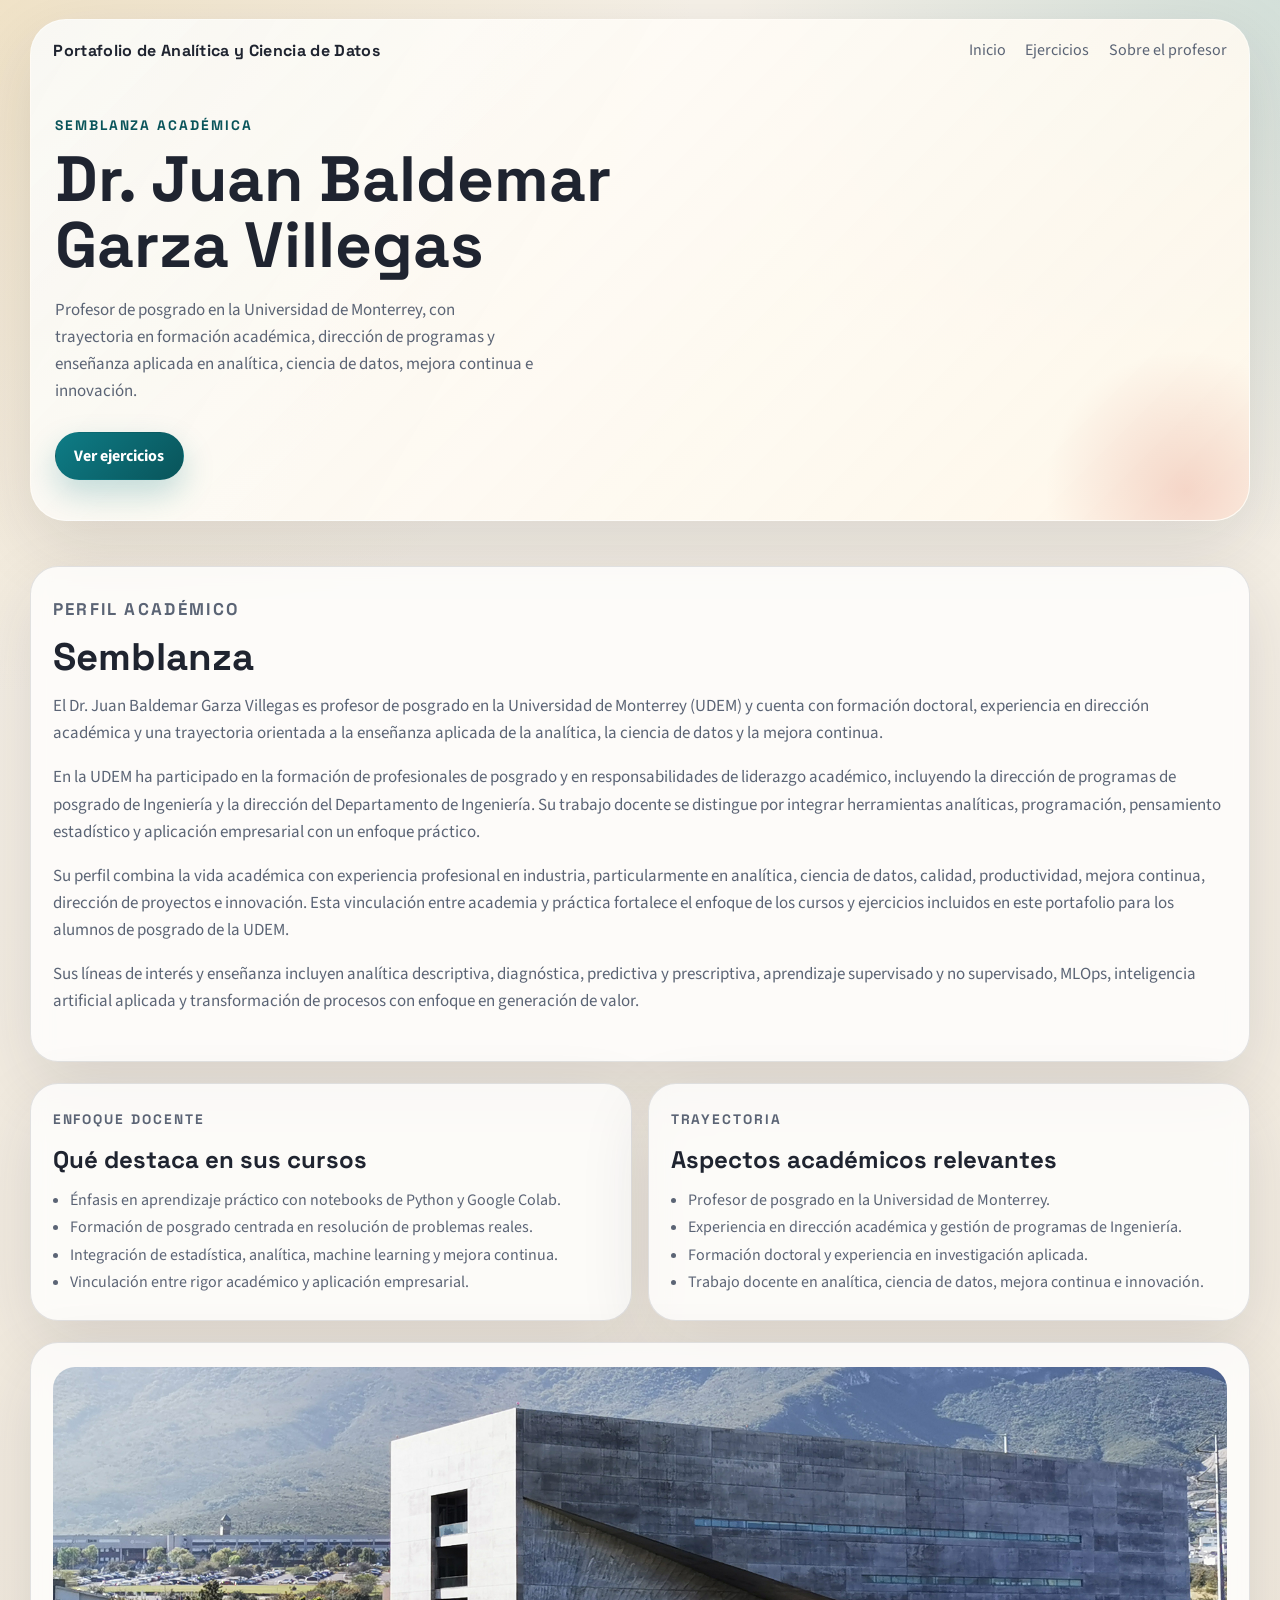
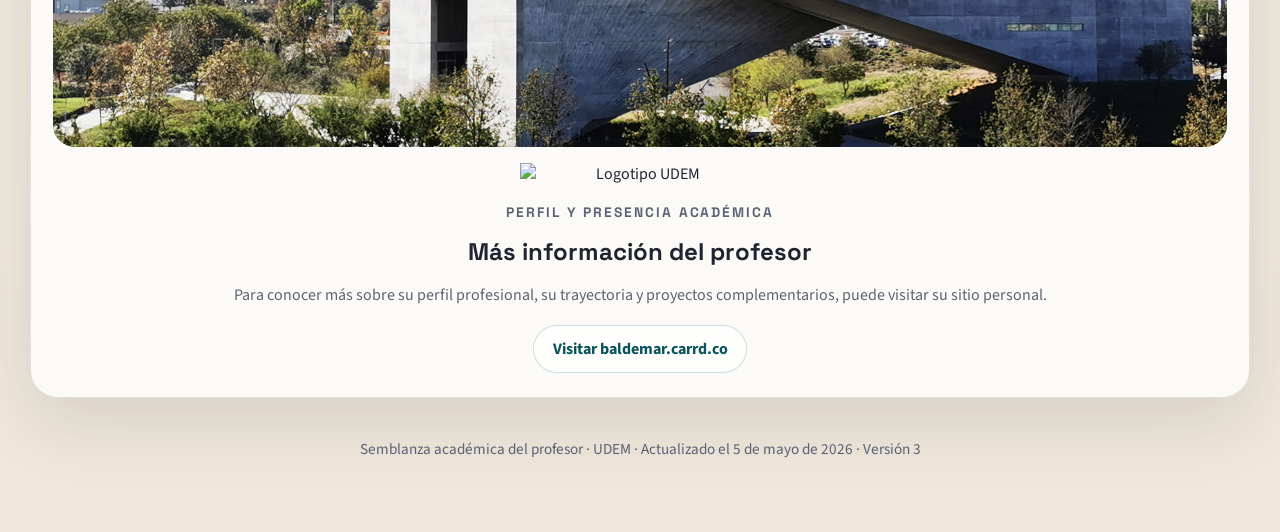
==== sobre-mi.html @ e24e23be "Add Orange Data Mining section" ====
<!DOCTYPE html>
<html lang="es">
<head>
  <meta charset="UTF-8">
  <meta name="viewport" content="width=device-width, initial-scale=1.0">
  <title>Sobre el Profesor | Portafolio de Analítica y Ciencia de Datos</title>
  <meta
    name="description"
    content="Semblanza académica del Dr. Juan Baldemar Garza Villegas, profesor de posgrado en la UDEM y especialista en analítica, ciencia de datos y mejora continua."
  >
  <link rel="preconnect" href="https://fonts.googleapis.com">
  <link rel="preconnect" href="https://fonts.gstatic.com" crossorigin>
  <link
    href="https://fonts.googleapis.com/css2?family=Space+Grotesk:wght@400;500;700&family=Source+Sans+3:wght@400;600;700&display=swap"
    rel="stylesheet"
  >
  <link rel="stylesheet" href="styles.css?v=20260505f">
</head>
<body>
  <div class="page-shell">
    <header class="hero hero-compact" id="inicio">
      <nav class="topbar" aria-label="Navegación principal">
        <a class="brand" href="index.html">Portafolio de Analítica y Ciencia de Datos</a>
        <div class="topbar-links">
          <a href="index.html">Inicio</a>
          <a href="index.html#catalogo">Ejercicios</a>
          <a href="#semblanza">Sobre el profesor</a>
        </div>
      </nav>

      <section class="hero-content">
        <p class="eyebrow">Semblanza académica</p>
        <h1>Dr. Juan Baldemar Garza Villegas</h1>
        <p class="hero-copy">
          Profesor de posgrado en la Universidad de Monterrey, con trayectoria en formación académica,
          dirección de programas y enseñanza aplicada en analítica, ciencia de datos, mejora continua e innovación.
        </p>
        <div class="hero-actions">
          <a class="button button-primary" href="index.html#catalogo">Ver ejercicios</a>
        </div>
      </section>
    </header>

    <main class="about-layout" id="semblanza">
      <section class="section-intro about-section">
        <p class="section-kicker">Perfil académico</p>
        <h2>Semblanza</h2>
        <p>
          El Dr. Juan Baldemar Garza Villegas es profesor de posgrado en la Universidad de Monterrey (UDEM)
          y cuenta con formación doctoral, experiencia en dirección académica y una trayectoria orientada a la
          enseñanza aplicada de la analítica, la ciencia de datos y la mejora continua.
        </p>
        <p>
          En la UDEM ha participado en la formación de profesionales de posgrado y en responsabilidades de
          liderazgo académico, incluyendo la dirección de programas de posgrado de Ingeniería y la dirección
          del Departamento de Ingeniería. Su trabajo docente se distingue por integrar herramientas analíticas,
          programación, pensamiento estadístico y aplicación empresarial con un enfoque práctico.
        </p>
        <p>
          Su perfil combina la vida académica con experiencia profesional en industria, particularmente en
          analítica, ciencia de datos, calidad, productividad, mejora continua, dirección de proyectos e innovación.
          Esta vinculación entre academia y práctica fortalece el enfoque de los cursos y ejercicios incluidos
          en este portafolio para los alumnos de posgrado de la UDEM.
        </p>
        <p>
          Sus líneas de interés y enseñanza incluyen analítica descriptiva, diagnóstica, predictiva y prescriptiva,
          aprendizaje supervisado y no supervisado, MLOps, inteligencia artificial aplicada y transformación
          de procesos con enfoque en generación de valor.
        </p>
      </section>

      <section class="about-grid">
        <article class="about-card">
          <p class="section-kicker">Enfoque docente</p>
          <h2>Qué destaca en sus cursos</h2>
          <ul class="about-list">
            <li>Énfasis en aprendizaje práctico con notebooks de Python y Google Colab.</li>
            <li>Formación de posgrado centrada en resolución de problemas reales.</li>
            <li>Integración de estadística, analítica, machine learning y mejora continua.</li>
            <li>Vinculación entre rigor académico y aplicación empresarial.</li>
          </ul>
        </article>

        <article class="about-card">
          <p class="section-kicker">Trayectoria</p>
          <h2>Aspectos académicos relevantes</h2>
          <ul class="about-list">
            <li>Profesor de posgrado en la Universidad de Monterrey.</li>
            <li>Experiencia en dirección académica y gestión de programas de Ingeniería.</li>
            <li>Formación doctoral y experiencia en investigación aplicada.</li>
            <li>Trabajo docente en analítica, ciencia de datos, mejora continua e innovación.</li>
          </ul>
        </article>
      </section>

      <section class="about-card about-closing">
        <img
          class="about-campus"
          src="assets/udem.jpg"
          alt="Campus UDEM"
        >
        <img
          class="about-logo"
          src="https://www.udem.edu.mx/sites/default/files/udem-logotipo-principal.png"
          alt="Logotipo UDEM"
        >
        <p class="section-kicker">Perfil y presencia académica</p>
        <h2>Más información del profesor</h2>
        <p>
          Para conocer más sobre su perfil profesional, su trayectoria y proyectos complementarios,
          puede visitar su sitio personal.
        </p>
        <a class="button button-secondary" href="https://baldemar.carrd.co/" target="_blank" rel="noreferrer">Visitar baldemar.carrd.co</a>
      </section>
    </main>

    <footer class="site-footer">
      Semblanza académica del profesor · UDEM · Actualizado el 5 de mayo de 2026 · Versión 3
    </footer>
  </div>
</body>
</html>
---- styles.css ----
:root {
  --bg: #f4efe6;
  --bg-soft: #fbf7f0;
  --paper: rgba(255, 255, 255, 0.78);
  --card: rgba(255, 252, 246, 0.96);
  --ink: #1f2430;
  --muted: #5b6475;
  --line: rgba(31, 36, 48, 0.12);
  --accent: #0e7c86;
  --accent-strong: #09545a;
  --warm: #d35d47;
  --gold: #d8a845;
  --shadow: 0 24px 70px rgba(31, 36, 48, 0.12);
  --radius-xl: 28px;
  --radius-lg: 20px;
  --radius-md: 14px;
  --max-width: 1220px;
}

* {
  box-sizing: border-box;
}

html {
  scroll-behavior: smooth;
}

body {
  margin: 0;
  font-family: "Source Sans 3", sans-serif;
  color: var(--ink);
  background:
    radial-gradient(circle at top left, rgba(216, 168, 69, 0.2), transparent 28%),
    radial-gradient(circle at top right, rgba(14, 124, 134, 0.15), transparent 22%),
    linear-gradient(180deg, #f6f1e8 0%, #efe7da 100%);
}

a {
  color: inherit;
}

code {
  font-family: "Space Grotesk", sans-serif;
  font-size: 0.92em;
}

.page-shell {
  width: min(calc(100% - 2rem), var(--max-width));
  margin: 0 auto;
  padding: 1.2rem 0 4rem;
}

.hero {
  position: relative;
  overflow: hidden;
  border: 1px solid rgba(255, 255, 255, 0.45);
  border-radius: 36px;
  background:
    linear-gradient(135deg, rgba(255, 255, 255, 0.8), rgba(255, 248, 235, 0.94)),
    linear-gradient(120deg, rgba(14, 124, 134, 0.08), transparent 50%);
  box-shadow: var(--shadow);
}

.hero::after {
  content: "";
  position: absolute;
  inset: auto -8% -26% auto;
  width: 320px;
  height: 320px;
  border-radius: 50%;
  background: radial-gradient(circle, rgba(211, 93, 71, 0.22), transparent 62%);
  pointer-events: none;
}

.topbar {
  display: flex;
  align-items: center;
  justify-content: space-between;
  gap: 1rem;
  padding: 1.2rem 1.4rem;
}

.brand,
.topbar-links a,
.button,
.tag,
.link-chip {
  text-decoration: none;
}

.brand {
  font-family: "Space Grotesk", sans-serif;
  font-weight: 700;
  letter-spacing: 0.02em;
}

.topbar-links {
  display: flex;
  flex-wrap: wrap;
  justify-content: flex-end;
  gap: 0.9rem 1.2rem;
  color: var(--muted);
}

.topbar-links a {
  transition: color 0.2s ease, transform 0.2s ease;
}

.topbar-links a:hover,
.topbar-links a:focus-visible {
  color: var(--accent-strong);
  transform: translateY(-1px);
}

.hero-content {
  padding: 3rem 1.5rem 2.5rem;
}

.eyebrow,
.section-kicker {
  margin: 0 0 0.85rem;
  font-family: "Space Grotesk", sans-serif;
  font-size: 0.86rem;
  font-weight: 700;
  letter-spacing: 0.14em;
  text-transform: uppercase;
  color: var(--accent-strong);
}

.hero h1,
.section-intro h2,
.section-header h2 {
  font-family: "Space Grotesk", sans-serif;
  line-height: 1.03;
}

.hero h1 {
  max-width: 14ch;
  margin: 0;
  font-size: clamp(2.4rem, 5vw, 5.2rem);
}

.hero-copy,
.section-intro p,
.section-header p,
.resource-list li,
.card-description {
  color: var(--muted);
  font-size: 1.06rem;
  line-height: 1.6;
}

.hero-copy {
  max-width: 60ch;
  margin: 1.1rem 0 0;
}

.hero-actions {
  display: flex;
  flex-wrap: wrap;
  gap: 0.9rem;
  margin-top: 1.7rem;
}

.button {
  display: inline-flex;
  align-items: center;
  justify-content: center;
  min-height: 46px;
  padding: 0.75rem 1.15rem;
  border-radius: 999px;
  border: 1px solid transparent;
  font-weight: 700;
  transition: transform 0.2s ease, box-shadow 0.2s ease, background 0.2s ease;
}

.button:hover,
.button:focus-visible {
  transform: translateY(-2px);
}

.button-small {
  min-height: 38px;
  padding: 0.55rem 0.9rem;
  font-size: 0.95rem;
}

.button-primary {
  color: white;
  background: linear-gradient(135deg, var(--accent), var(--accent-strong));
  box-shadow: 0 14px 32px rgba(14, 124, 134, 0.24);
}

.button-secondary {
  color: var(--accent-strong);
  border-color: rgba(14, 124, 134, 0.22);
  background: rgba(255, 255, 255, 0.72);
}

.button-disabled {
  opacity: 0.55;
  cursor: not-allowed;
  pointer-events: none;
}

.hero-stats {
  display: grid;
  grid-template-columns: repeat(3, minmax(0, 1fr));
  gap: 0.9rem;
  margin: 2rem 0 0;
}

.hero-stats div {
  padding: 1rem 1.15rem;
  border: 1px solid var(--line);
  border-radius: var(--radius-lg);
  background: rgba(255, 255, 255, 0.68);
  backdrop-filter: blur(10px);
}

.hero-stats dt {
  color: var(--muted);
}

.hero-stats dd {
  margin: 0.2rem 0 0;
  font-family: "Space Grotesk", sans-serif;
  font-size: 2rem;
  font-weight: 700;
}

.config-banner,
.section-intro,
.module-card {
  border: 1px solid var(--line);
  border-radius: var(--radius-xl);
  background: var(--paper);
  backdrop-filter: blur(10px);
  box-shadow: var(--shadow);
}

.config-banner {
  display: none;
  align-items: center;
  justify-content: space-between;
  gap: 1rem;
  margin: 1.4rem 0 0;
  padding: 1.2rem 1.3rem;
  border-color: rgba(211, 93, 71, 0.24);
  background:
    linear-gradient(135deg, rgba(255, 249, 245, 0.96), rgba(255, 254, 250, 0.96)),
    linear-gradient(120deg, rgba(211, 93, 71, 0.05), transparent 70%);
}

.config-title {
  margin: 0 0 0.25rem;
  font-family: "Space Grotesk", sans-serif;
  font-weight: 700;
}

.section-intro {
  margin-top: 1.4rem;
  padding: 1.8rem 1.35rem;
}

.section-intro h2 {
  margin: 0;
  font-size: clamp(1.7rem, 3vw, 2.8rem);
}

.sections-root {
  display: grid;
  gap: 1.3rem;
  margin-top: 1.3rem;
}

.about-layout {
  display: grid;
  gap: 1.3rem;
  margin-top: 1.4rem;
}

.about-grid {
  display: grid;
  grid-template-columns: repeat(2, minmax(0, 1fr));
  gap: 1rem;
}

.about-section,
.about-card {
  border: 1px solid var(--line);
  border-radius: var(--radius-xl);
  background: var(--paper);
  backdrop-filter: blur(10px);
  box-shadow: var(--shadow);
}

.about-card {
  padding: 1.5rem 1.35rem;
}

.about-closing {
  text-align: center;
}

.about-campus {
  display: block;
  width: 100%;
  max-height: 380px;
  object-fit: cover;
  border-radius: 22px;
  margin: 0 auto 1rem;
}

.about-logo {
  display: block;
  width: min(240px, 100%);
  margin: 0 auto 1rem;
}

.about-card h2 {
  margin: 0 0 0.8rem;
  font-family: "Space Grotesk", sans-serif;
}

.about-card p {
  color: var(--muted);
  line-height: 1.6;
}

.about-list {
  margin: 0;
  padding-left: 1.1rem;
  color: var(--muted);
  line-height: 1.7;
}

.hero-compact .hero-content {
  padding-top: 2.2rem;
}

.site-footer {
  margin-top: 1.5rem;
  padding: 1rem 0 0.5rem;
  color: var(--muted);
  text-align: center;
  font-size: 0.95rem;
}

.module-section {
  border: 1px solid var(--line);
  border-radius: 30px;
  padding: 1.35rem;
  background: rgba(255, 250, 244, 0.74);
}

.section-header {
  display: flex;
  flex-wrap: wrap;
  align-items: end;
  justify-content: space-between;
  gap: 1rem;
  margin-bottom: 1rem;
}

.section-header h2 {
  margin: 0;
  font-size: clamp(1.55rem, 2.5vw, 2.2rem);
}

.section-count {
  display: inline-flex;
  align-items: center;
  gap: 0.5rem;
  padding: 0.55rem 0.85rem;
  border-radius: 999px;
  background: rgba(14, 124, 134, 0.08);
  color: var(--accent-strong);
  font-family: "Space Grotesk", sans-serif;
  font-weight: 700;
}

.card-grid {
  display: grid;
  grid-template-columns: repeat(auto-fit, minmax(270px, 1fr));
  gap: 1rem;
}

.module-card {
  display: flex;
  flex-direction: column;
  gap: 1rem;
  padding: 1.2rem;
  transform: translateY(16px);
  opacity: 0;
  animation: rise 0.6s ease forwards;
}

.card-head {
  display: flex;
  justify-content: space-between;
  gap: 0.8rem;
  align-items: start;
}

.card-title {
  margin: 0;
  font-family: "Space Grotesk", sans-serif;
  font-size: 1.2rem;
}

.tag {
  display: inline-flex;
  align-items: center;
  padding: 0.42rem 0.75rem;
  border-radius: 999px;
  background: rgba(216, 168, 69, 0.15);
  color: #7b5a17;
  font-size: 0.85rem;
  font-weight: 700;
}

.card-description {
  margin: 0;
}

.resource-group {
  display: grid;
  gap: 0.6rem;
}

.notebook-list {
  display: grid;
  gap: 0.8rem;
}

.notebook-row {
  display: grid;
  gap: 0.8rem;
  padding: 0.9rem;
  border: 1px solid var(--line);
  border-radius: 16px;
  background: rgba(255, 255, 255, 0.66);
}

.notebook-label {
  margin: 0;
  font-weight: 700;
}

.notebook-actions {
  display: flex;
  flex-wrap: wrap;
  gap: 0.6rem;
}

.resource-group h4 {
  margin: 0;
  font-family: "Space Grotesk", sans-serif;
  font-size: 0.94rem;
}

.resource-list {
  display: flex;
  flex-wrap: wrap;
  gap: 0.55rem;
  margin: 0;
  padding: 0;
  list-style: none;
}

.link-chip {
  display: inline-flex;
  align-items: center;
  min-height: 40px;
  padding: 0.65rem 0.85rem;
  border: 1px solid var(--line);
  border-radius: 12px;
  background: var(--card);
  transition: transform 0.2s ease, border-color 0.2s ease;
}

.link-chip:hover,
.link-chip:focus-visible {
  transform: translateY(-2px);
  border-color: rgba(14, 124, 134, 0.35);
}

.is-visible .module-card {
  animation-play-state: running;
}

@keyframes rise {
  from {
    transform: translateY(18px);
    opacity: 0;
  }
  to {
    transform: translateY(0);
    opacity: 1;
  }
}

@media (max-width: 900px) {
  .topbar {
    flex-direction: column;
    align-items: start;
  }

  .topbar-links {
    justify-content: start;
  }

  .about-grid {
    grid-template-columns: 1fr;
  }
}

@media (max-width: 720px) {
  .page-shell {
    width: min(calc(100% - 1rem), var(--max-width));
    padding-top: 0.55rem;
  }

  .hero {
    border-radius: 28px;
  }

  .hero-content,
  .section-intro,
  .module-section,
  .config-banner {
    padding-left: 1rem;
    padding-right: 1rem;
  }

  .hero-stats {
    grid-template-columns: 1fr;
  }

  .config-banner {
    flex-direction: column;
    align-items: start;
  }
}
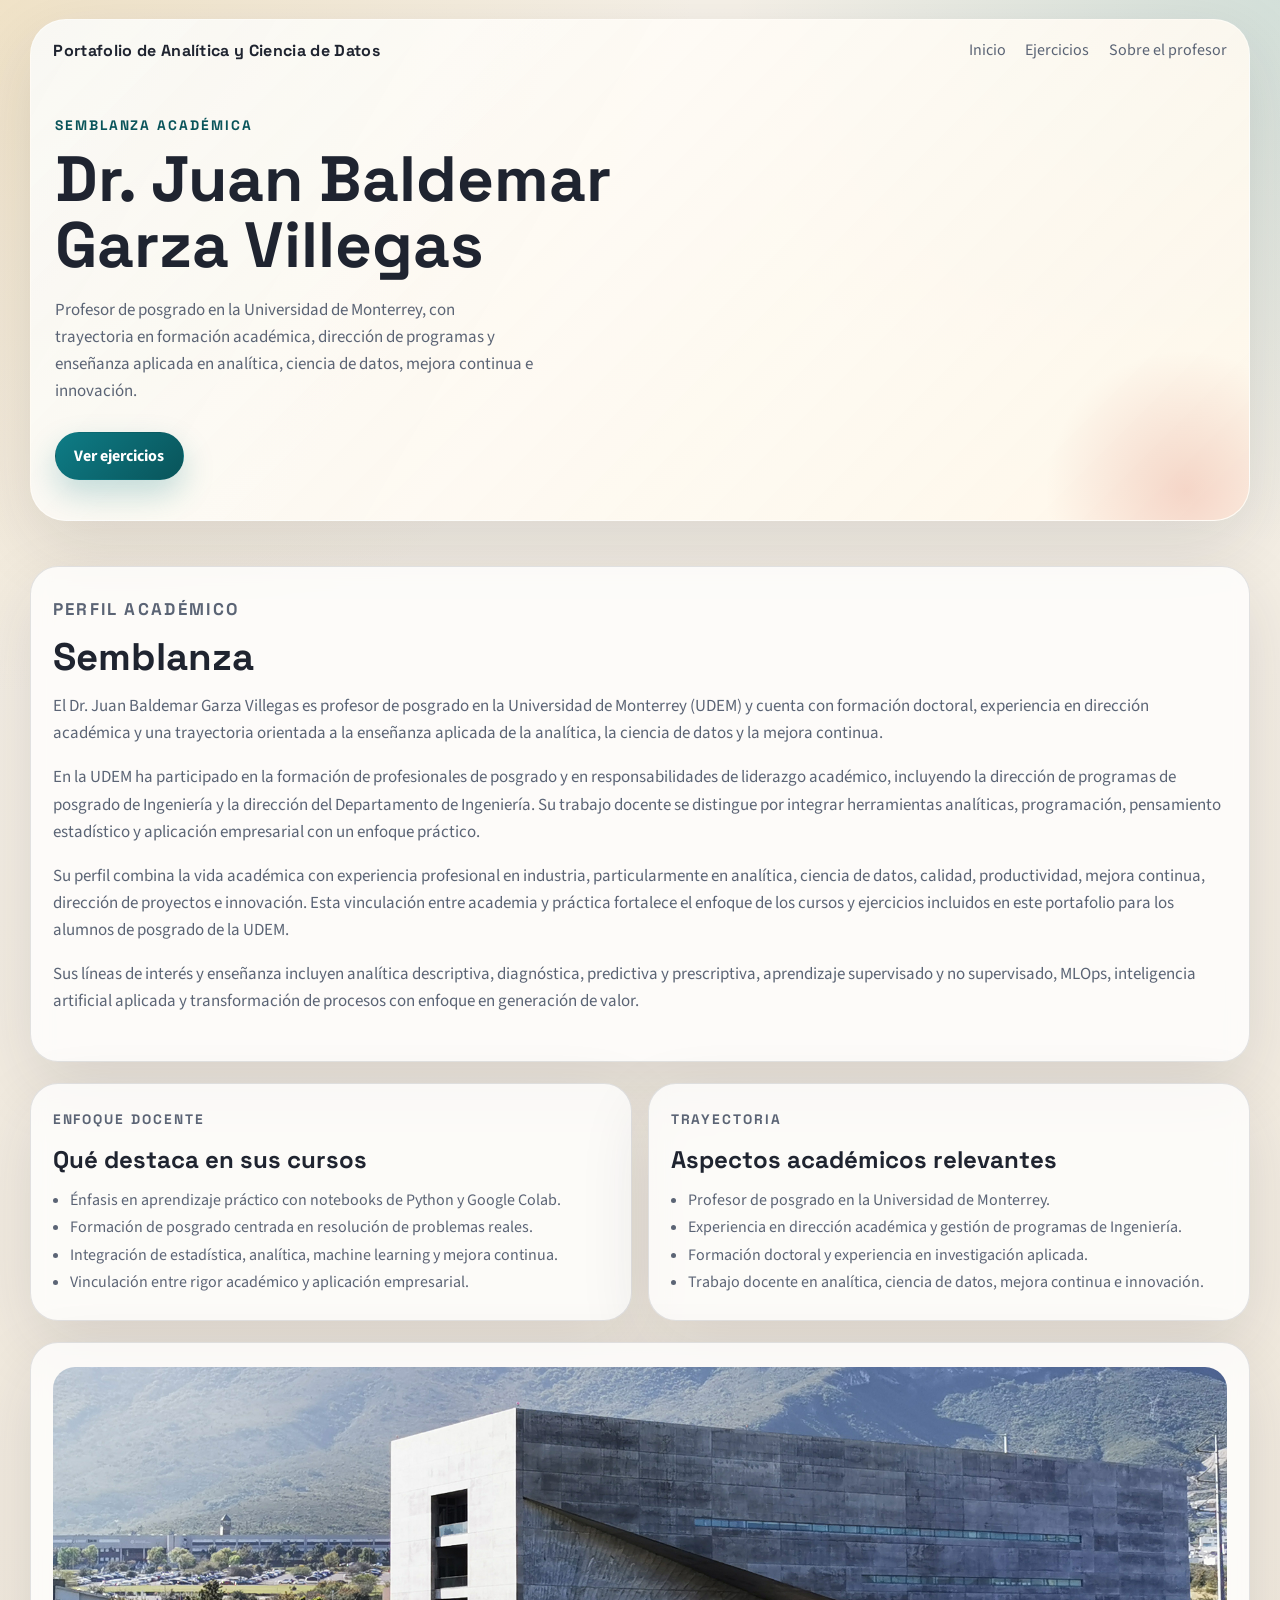
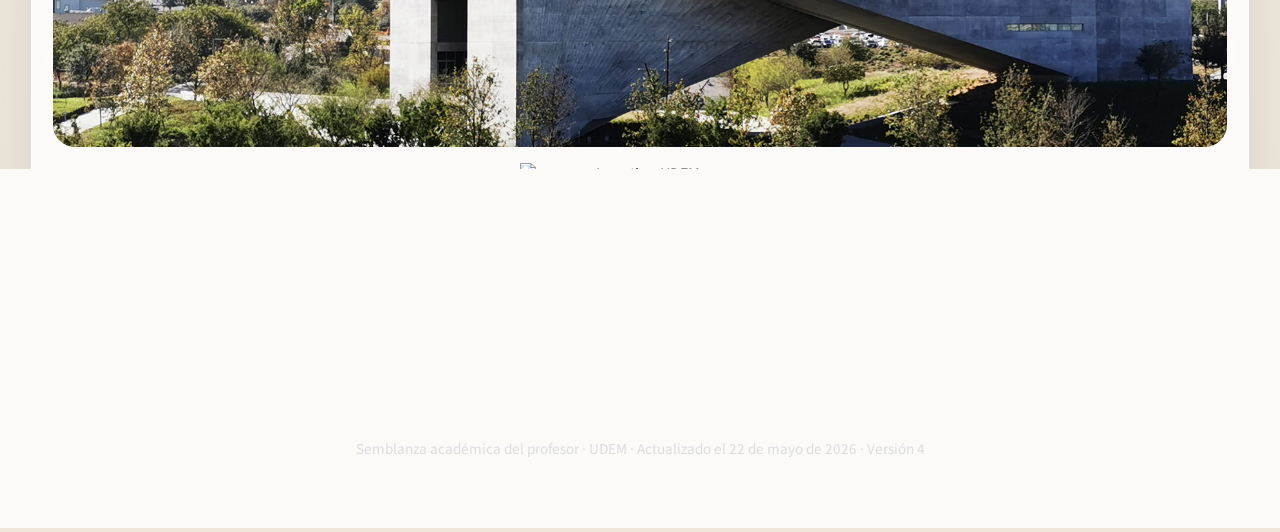
==== commit ca6e61ad: "Fix spelling and accents across site" ====
--- a/sobre-mi.html
+++ b/sobre-mi.html
@@ -14,7 +14,7 @@
     href="https://fonts.googleapis.com/css2?family=Space+Grotesk:wght@400;500;700&family=Source+Sans+3:wght@400;600;700&display=swap"
     rel="stylesheet"
   >
-  <link rel="stylesheet" href="styles.css?v=20260505f">
+  <link rel="stylesheet" href="styles.css?v=20260522a">
 </head>
 <body>
   <div class="page-shell">
@@ -115,7 +115,7 @@
     </main>
 
     <footer class="site-footer">
-      Semblanza académica del profesor · UDEM · Actualizado el 5 de mayo de 2026 · Versión 3
+      Semblanza académica del profesor · UDEM · Actualizado el 22 de mayo de 2026 · Versión 4
     </footer>
   </div>
 </body>
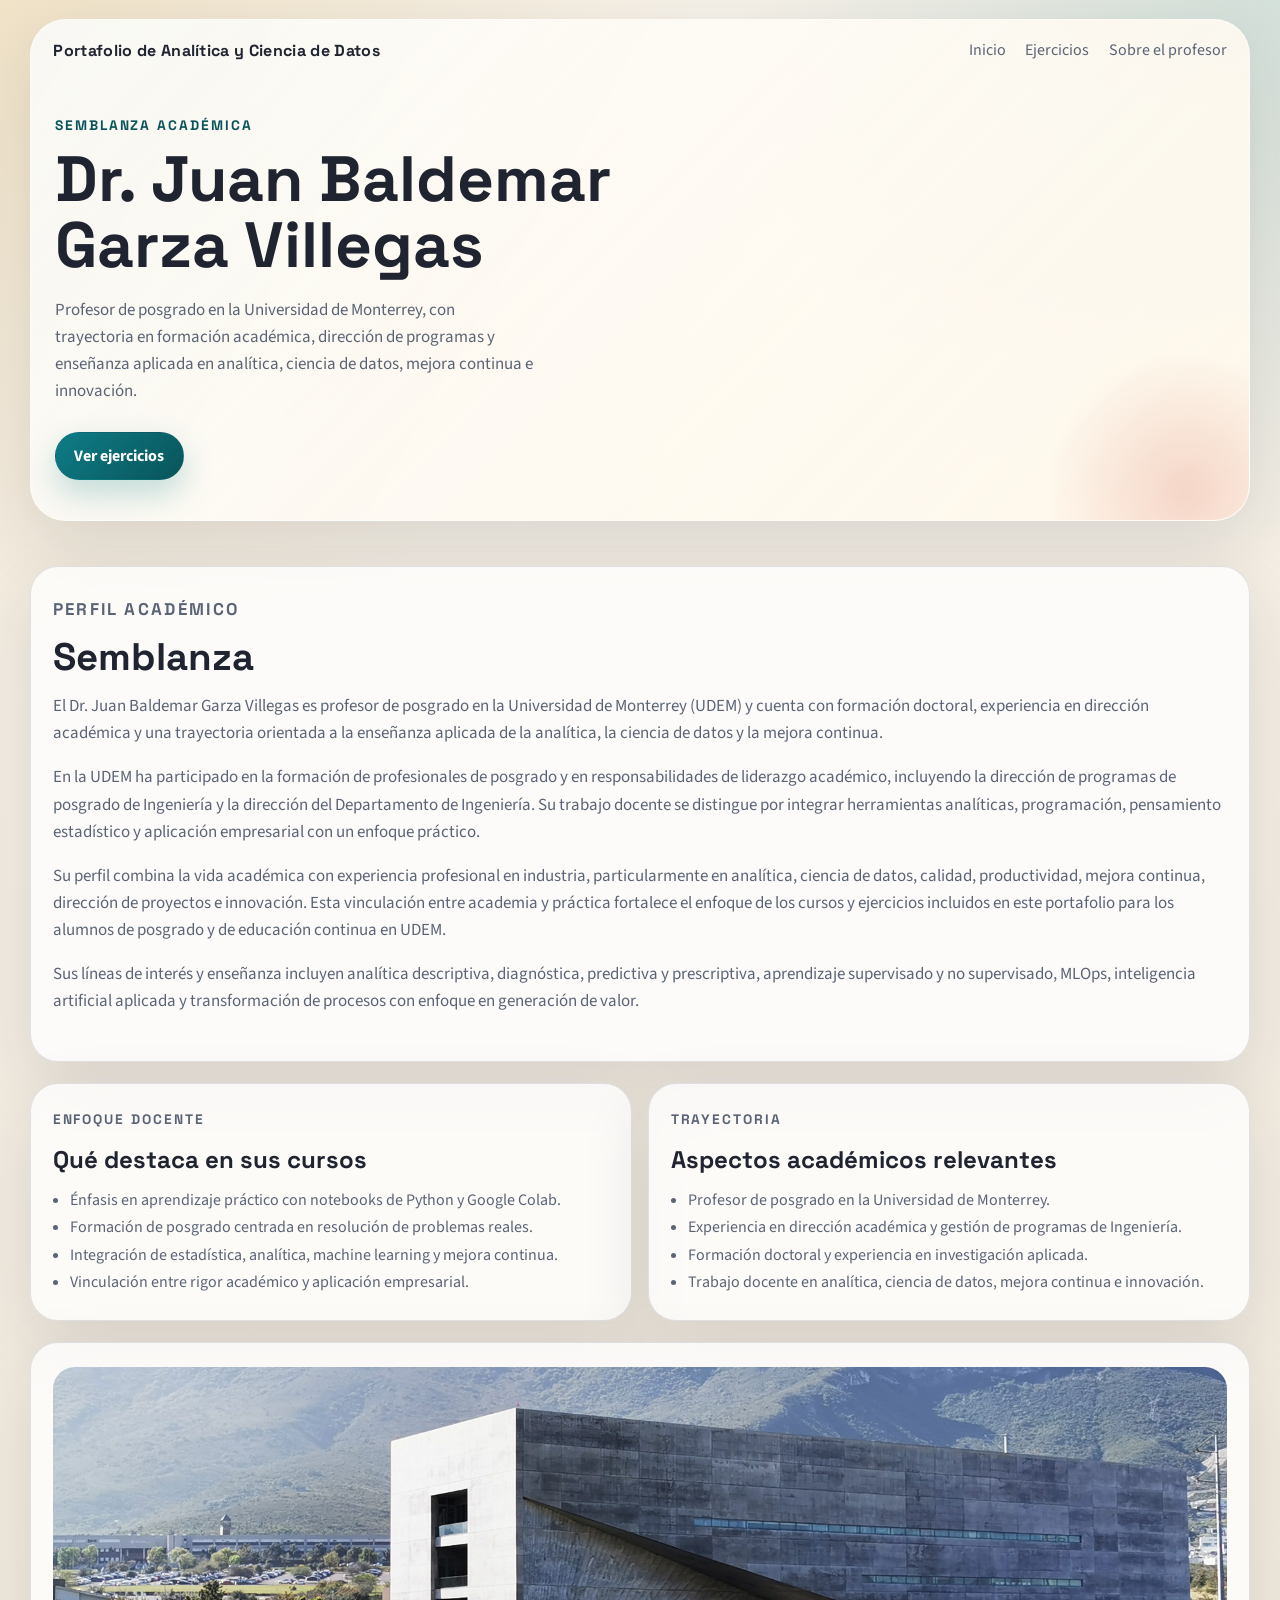
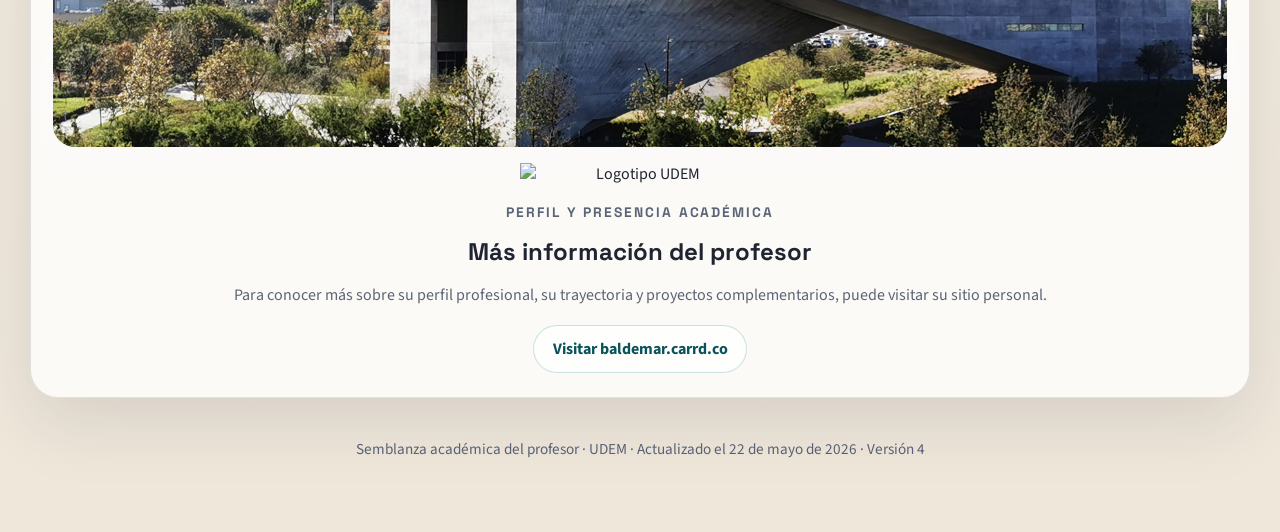
==== commit 96f19616: "Update audience wording for UDEM programs" ====
--- a/sobre-mi.html
+++ b/sobre-mi.html
@@ -60,7 +60,7 @@
           Su perfil combina la vida académica con experiencia profesional en industria, particularmente en
           analítica, ciencia de datos, calidad, productividad, mejora continua, dirección de proyectos e innovación.
           Esta vinculación entre academia y práctica fortalece el enfoque de los cursos y ejercicios incluidos
-          en este portafolio para los alumnos de posgrado de la UDEM.
+          en este portafolio para los alumnos de posgrado y de educación continua en UDEM.
         </p>
         <p>
           Sus líneas de interés y enseñanza incluyen analítica descriptiva, diagnóstica, predictiva y prescriptiva,
--- a/styles.css
+++ b/styles.css
@@ -274,6 +274,42 @@
   margin-top: 1.3rem;
 }
 
+.learning-block {
+  display: grid;
+  gap: 1.2rem;
+  padding: 1.35rem;
+  border: 1px solid rgba(14, 124, 134, 0.16);
+  border-radius: 34px;
+  background:
+    linear-gradient(135deg, rgba(255, 255, 255, 0.78), rgba(255, 248, 235, 0.9)),
+    linear-gradient(120deg, rgba(14, 124, 134, 0.06), transparent 70%);
+  box-shadow: var(--shadow);
+}
+
+.block-header {
+  padding: 0.4rem 0.15rem 0;
+}
+
+.block-title {
+  margin: 0;
+  font-family: "Space Grotesk", sans-serif;
+  font-size: clamp(2rem, 4vw, 3.4rem);
+  line-height: 1.02;
+}
+
+.block-description {
+  max-width: 64ch;
+  margin: 0.8rem 0 0;
+  color: var(--muted);
+  font-size: 1.05rem;
+  line-height: 1.6;
+}
+
+.block-sections {
+  display: grid;
+  gap: 1.1rem;
+}
+
 .about-layout {
   display: grid;
   gap: 1.3rem;
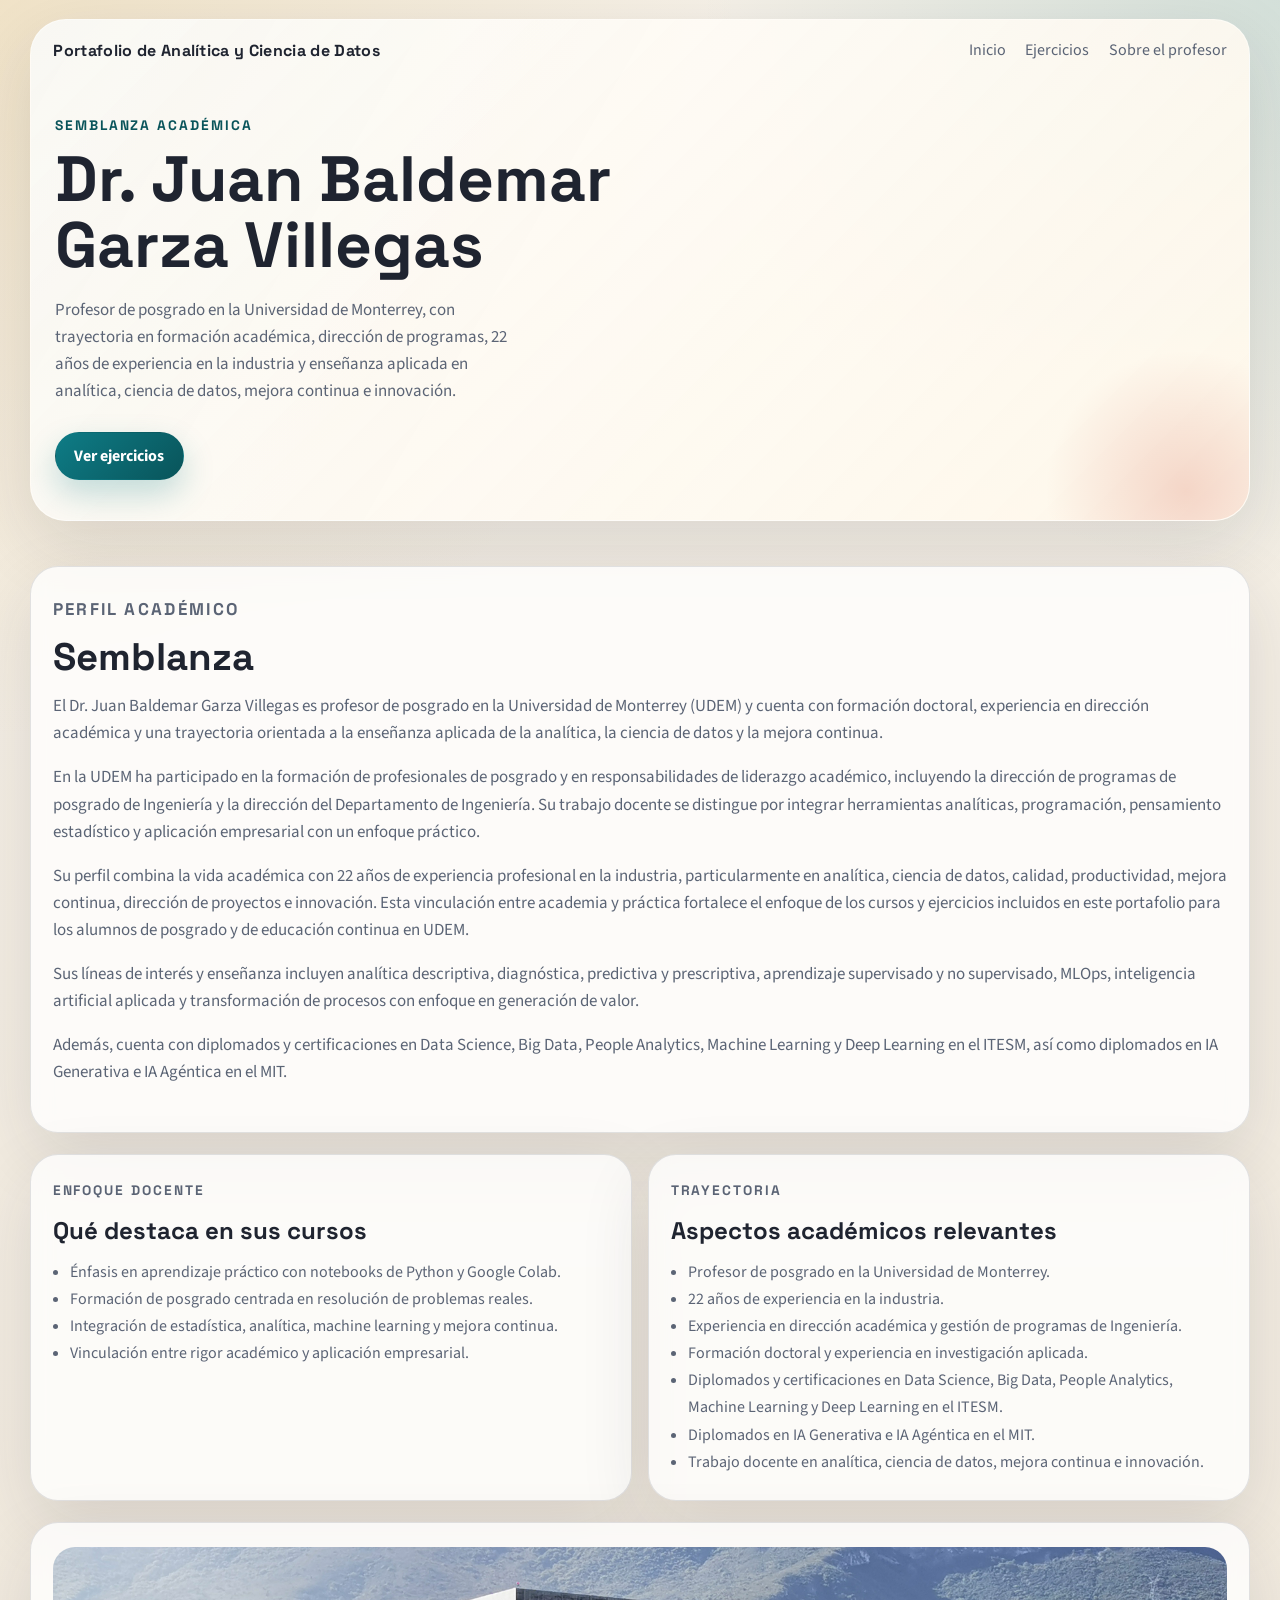
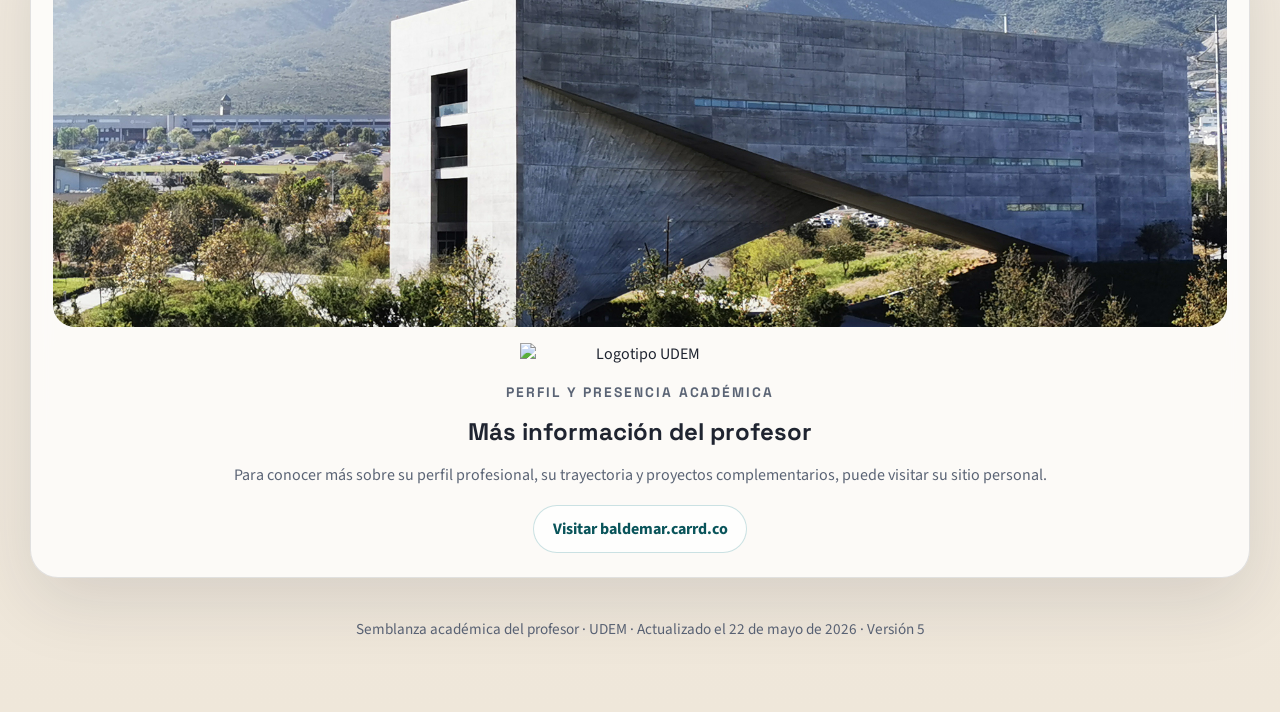
==== commit 8d2dd7db: "Expand professor bio with industry and program credentials" ====
--- a/sobre-mi.html
+++ b/sobre-mi.html
@@ -33,7 +33,8 @@
         <h1>Dr. Juan Baldemar Garza Villegas</h1>
         <p class="hero-copy">
           Profesor de posgrado en la Universidad de Monterrey, con trayectoria en formación académica,
-          dirección de programas y enseñanza aplicada en analítica, ciencia de datos, mejora continua e innovación.
+          dirección de programas, 22 años de experiencia en la industria y enseñanza aplicada en analítica,
+          ciencia de datos, mejora continua e innovación.
         </p>
         <div class="hero-actions">
           <a class="button button-primary" href="index.html#catalogo">Ver ejercicios</a>
@@ -57,15 +58,20 @@
           programación, pensamiento estadístico y aplicación empresarial con un enfoque práctico.
         </p>
         <p>
-          Su perfil combina la vida académica con experiencia profesional en industria, particularmente en
-          analítica, ciencia de datos, calidad, productividad, mejora continua, dirección de proyectos e innovación.
-          Esta vinculación entre academia y práctica fortalece el enfoque de los cursos y ejercicios incluidos
-          en este portafolio para los alumnos de posgrado y de educación continua en UDEM.
+          Su perfil combina la vida académica con 22 años de experiencia profesional en la industria,
+          particularmente en analítica, ciencia de datos, calidad, productividad, mejora continua,
+          dirección de proyectos e innovación. Esta vinculación entre academia y práctica fortalece
+          el enfoque de los cursos y ejercicios incluidos en este portafolio para los alumnos de
+          posgrado y de educación continua en UDEM.
         </p>
         <p>
           Sus líneas de interés y enseñanza incluyen analítica descriptiva, diagnóstica, predictiva y prescriptiva,
           aprendizaje supervisado y no supervisado, MLOps, inteligencia artificial aplicada y transformación
           de procesos con enfoque en generación de valor.
+        </p>
+        <p>
+          Además, cuenta con diplomados y certificaciones en Data Science, Big Data, People Analytics,
+          Machine Learning y Deep Learning en el ITESM, así como diplomados en IA Generativa e IA Agéntica en el MIT.
         </p>
       </section>
 
@@ -86,8 +92,11 @@
           <h2>Aspectos académicos relevantes</h2>
           <ul class="about-list">
             <li>Profesor de posgrado en la Universidad de Monterrey.</li>
+            <li>22 años de experiencia en la industria.</li>
             <li>Experiencia en dirección académica y gestión de programas de Ingeniería.</li>
             <li>Formación doctoral y experiencia en investigación aplicada.</li>
+            <li>Diplomados y certificaciones en Data Science, Big Data, People Analytics, Machine Learning y Deep Learning en el ITESM.</li>
+            <li>Diplomados en IA Generativa e IA Agéntica en el MIT.</li>
             <li>Trabajo docente en analítica, ciencia de datos, mejora continua e innovación.</li>
           </ul>
         </article>
@@ -115,7 +124,7 @@
     </main>
 
     <footer class="site-footer">
-      Semblanza académica del profesor · UDEM · Actualizado el 22 de mayo de 2026 · Versión 4
+      Semblanza académica del profesor · UDEM · Actualizado el 22 de mayo de 2026 · Versión 5
     </footer>
   </div>
 </body>
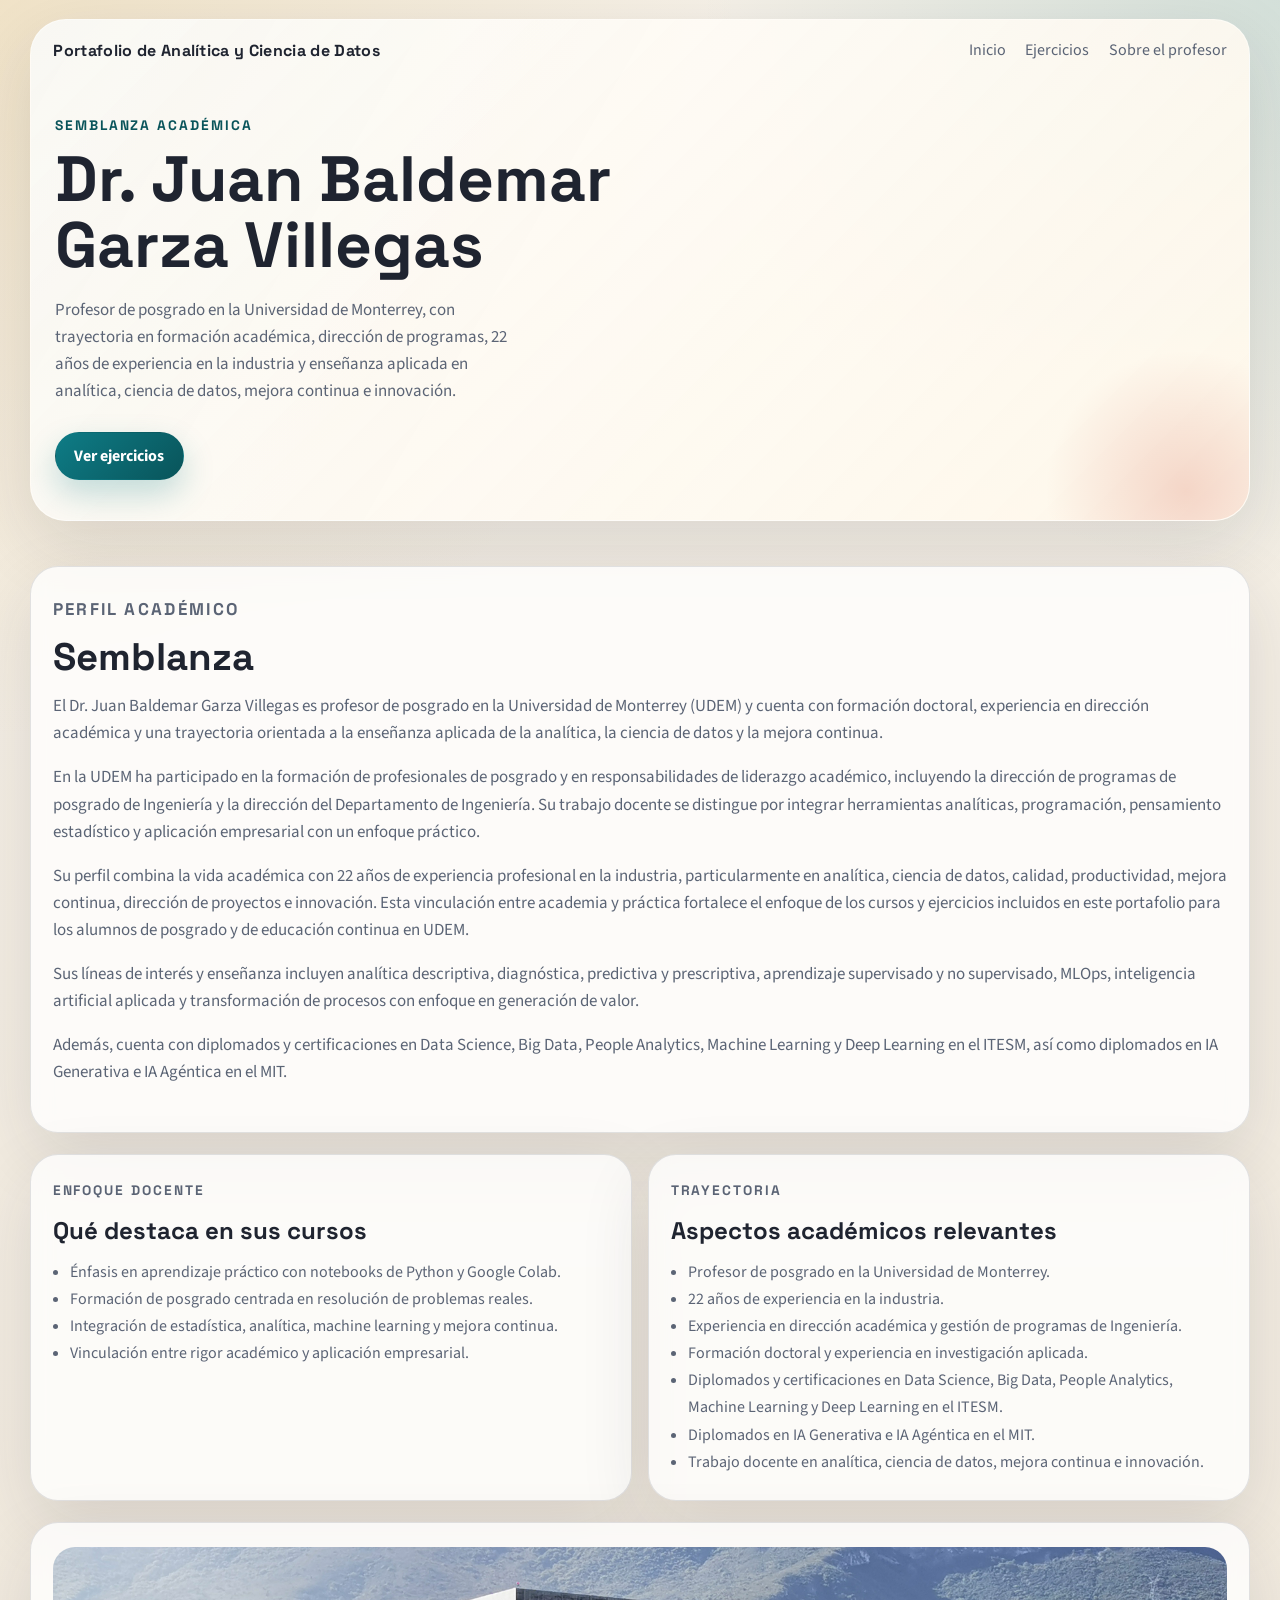
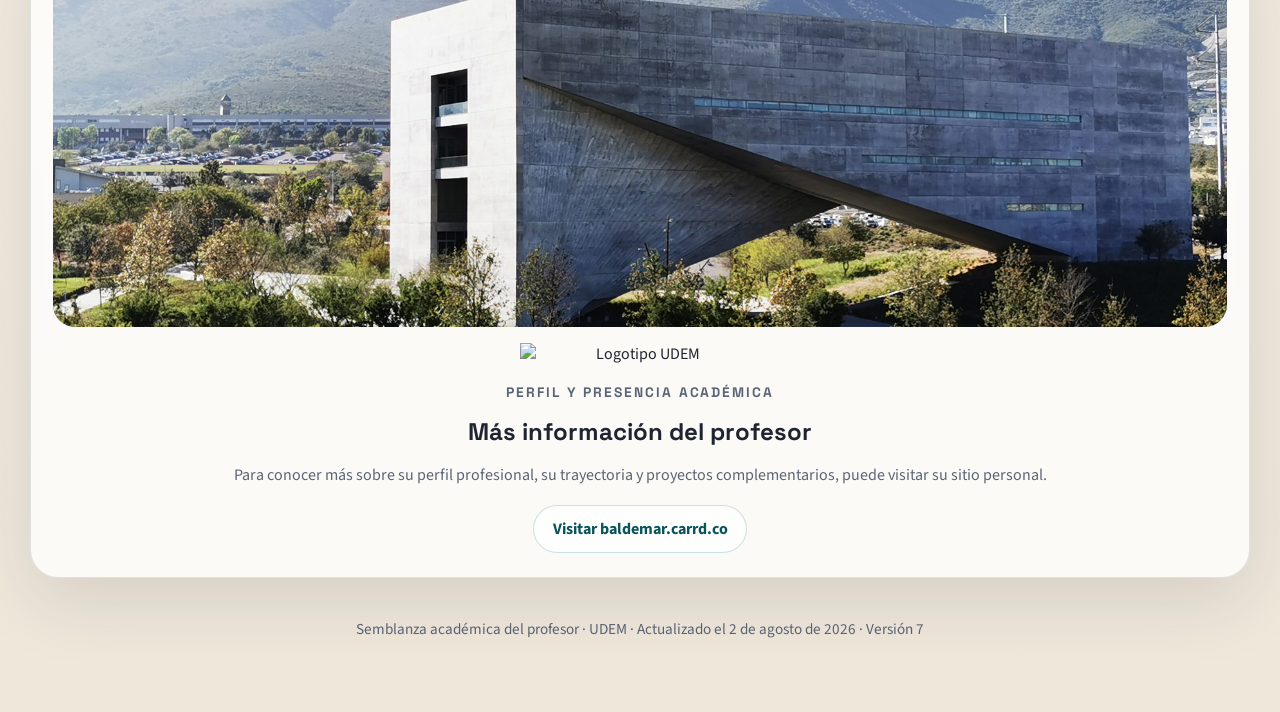
==== commit c2ea984b: "Add future of work module and refresh notebook" ====
--- a/sobre-mi.html
+++ b/sobre-mi.html
@@ -14,7 +14,7 @@
     href="https://fonts.googleapis.com/css2?family=Space+Grotesk:wght@400;500;700&family=Source+Sans+3:wght@400;600;700&display=swap"
     rel="stylesheet"
   >
-  <link rel="stylesheet" href="styles.css?v=20260522a">
+  <link rel="stylesheet" href="styles.css?v=20260802a">
 </head>
 <body>
   <div class="page-shell">
@@ -124,7 +124,7 @@
     </main>
 
     <footer class="site-footer">
-      Semblanza académica del profesor · UDEM · Actualizado el 22 de mayo de 2026 · Versión 5
+      Semblanza académica del profesor · UDEM · Actualizado el 2 de agosto de 2026 · Versión 7
     </footer>
   </div>
 </body>
